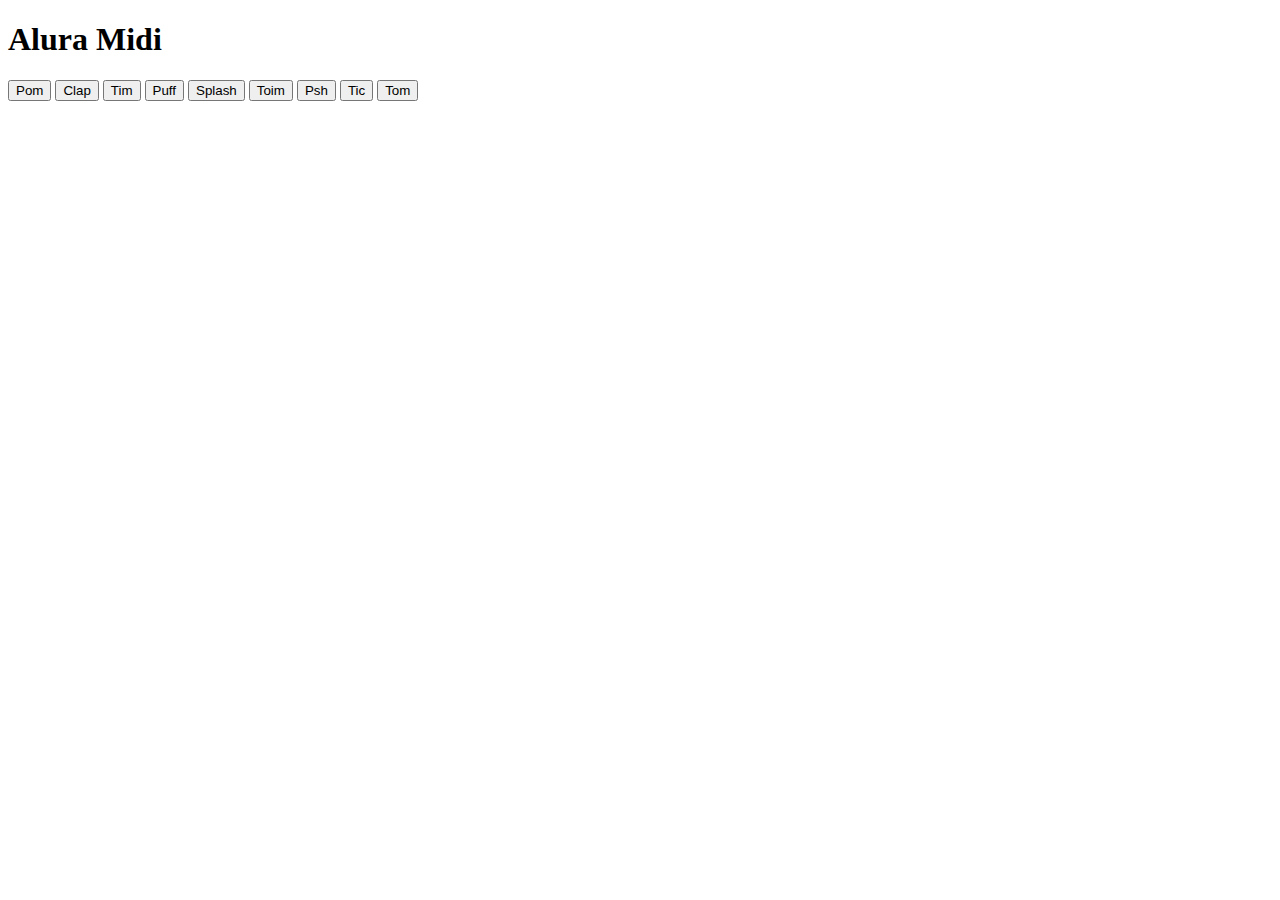
==== index.html @ 6dac05fc "First commit" ====
<!DOCTYPE html>
<html lang="pt-BR">
<head>
    <meta charset="UTF-8">
    <meta http-equiv="X-UA-Compatible" content="IE=edge">
    <meta name="viewport" content="width=device-width, initial-scale=1.0">

    <title>Alura MIDI</title>

    <link rel="preconnect" href="https://fonts.googleapis.com">
    <link rel="preconnect" href="https://fonts.gstatic.com" crossorigin>
    <link href="https://fonts.googleapis.com/css2?family=Montserrat:wght@500;600&display=swap" rel="stylesheet">

    <link rel="icon" type="image/png" href="images/bateria.png">
    <link rel="stylesheet" href="css/reset.css">
    <link rel="stylesheet" href="css/estilos.css">

</head>
<body>

    <h1>Alura Midi</h1>

    <section class="teclado">
        <button class="tecla tecla_pom">Pom</button>
        <button class="tecla tecla_clap">Clap</button>
        <button class="tecla tecla_tim">Tim</button>

        <button class="tecla tecla_puff">Puff</button>
        <button class="tecla tecla_splash">Splash</button>
        <button class="tecla tecla_toim">Toim</button>

        <button class="tecla tecla_psh">Psh</button>
        <button class="tecla tecla_tic">Tic</button>
        <button class="tecla tecla_tom">Tom</button>
    </section>

    <audio src="sounds/keyq.wav" id="som_tecla_pom"></audio>
    <audio src="sounds/keyw.wav" id="som_tecla_clap"></audio>
    <audio src="sounds/keye.wav" id="som_tecla_tim"></audio>
    <audio src="sounds/keya.wav" id="som_tecla_puff"></audio>
    <audio src="sounds/keys.wav" id="som_tecla_splash"></audio>
    <audio src="sounds/keyd.wav" id="som_tecla_toim"></audio>
    <audio src="sounds/keyz.wav" id="som_tecla_psh"></audio>
    <audio src="sounds/keyx.wav" id="som_tecla_tic"></audio>
    <audio src="sounds/keyc.wav" id="som_tecla_tom"></audio>

    <script src="main.js"></script>

</body>
</html>
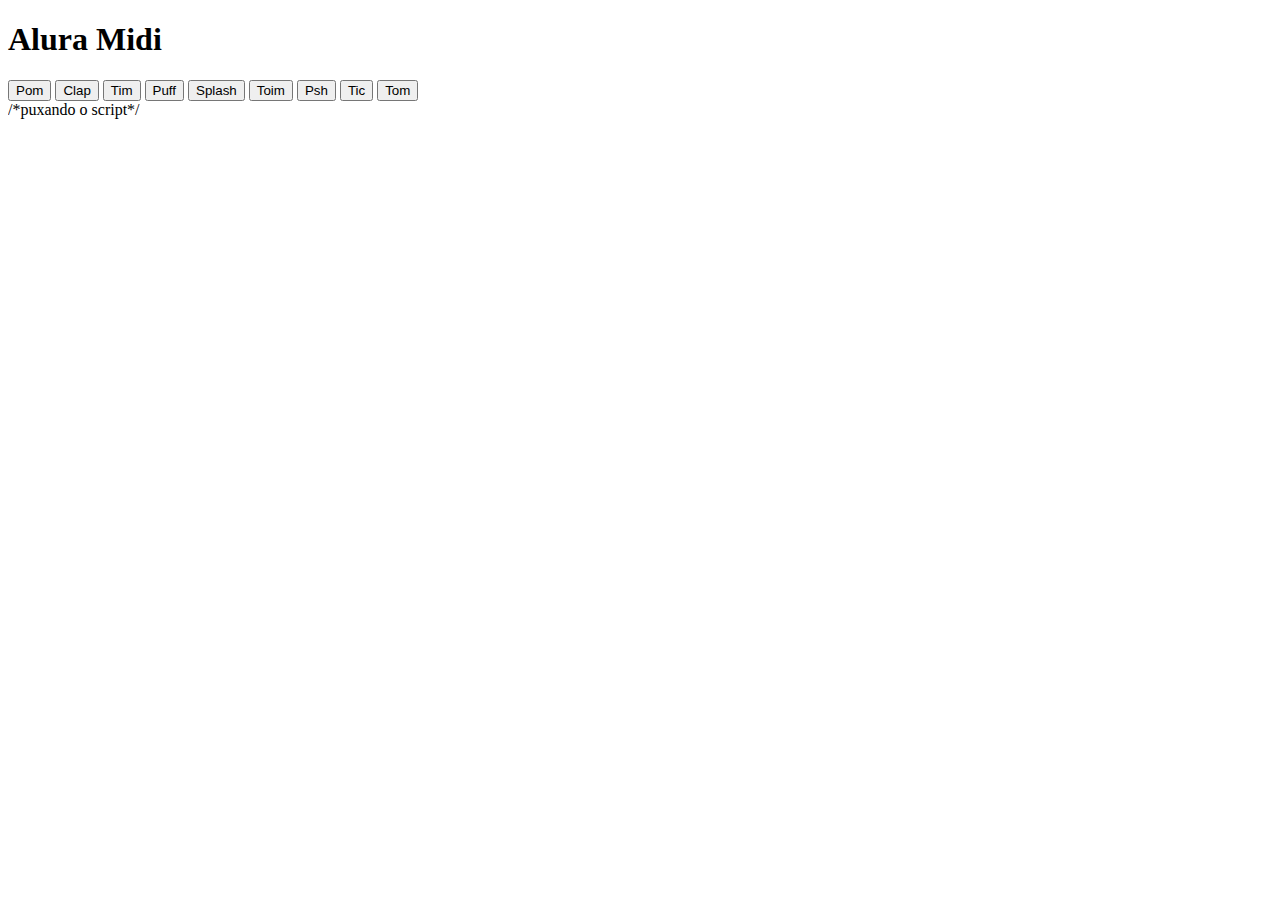
==== commit 478e5341: "teste de submissão de commit via terminal" ====
--- a/index.html
+++ b/index.html
@@ -11,7 +11,7 @@
     <link rel="preconnect" href="https://fonts.gstatic.com" crossorigin>
     <link href="https://fonts.googleapis.com/css2?family=Montserrat:wght@500;600&display=swap" rel="stylesheet">
 
-    <link rel="icon" type="image/png" href="images/bateria.png">
+    <link rel="icon" type="image/png" href="bateria.png">
     <link rel="stylesheet" href="css/reset.css">
     <link rel="stylesheet" href="css/estilos.css">
 
@@ -34,17 +34,17 @@
         <button class="tecla tecla_tom">Tom</button>
     </section>
 
-    <audio src="sounds/keyq.wav" id="som_tecla_pom"></audio>
-    <audio src="sounds/keyw.wav" id="som_tecla_clap"></audio>
-    <audio src="sounds/keye.wav" id="som_tecla_tim"></audio>
-    <audio src="sounds/keya.wav" id="som_tecla_puff"></audio>
-    <audio src="sounds/keys.wav" id="som_tecla_splash"></audio>
-    <audio src="sounds/keyd.wav" id="som_tecla_toim"></audio>
-    <audio src="sounds/keyz.wav" id="som_tecla_psh"></audio>
-    <audio src="sounds/keyx.wav" id="som_tecla_tic"></audio>
-    <audio src="sounds/keyc.wav" id="som_tecla_tom"></audio>
+    <audio src="keyq.wav" id="som_tecla_pom"></audio>
+    <audio src="keyw.wav" id="som_tecla_clap"></audio>
+    <audio src="keye.wav" id="som_tecla_tim"></audio>
+    <audio src="keya.wav" id="som_tecla_puff"></audio>
+    <audio src="keys.wav" id="som_tecla_splash"></audio>
+    <audio src="keyd.wav" id="som_tecla_toim"></audio>
+    <audio src="keyz.wav" id="som_tecla_psh"></audio>
+    <audio src="keyx.wav" id="som_tecla_tic"></audio>
+    <audio src="keyc.wav" id="som_tecla_tom"></audio>
 
-    <script src="main.js"></script>
+    <script src="main.js"></script> /*puxando o script*/
 
 </body>
 </html>
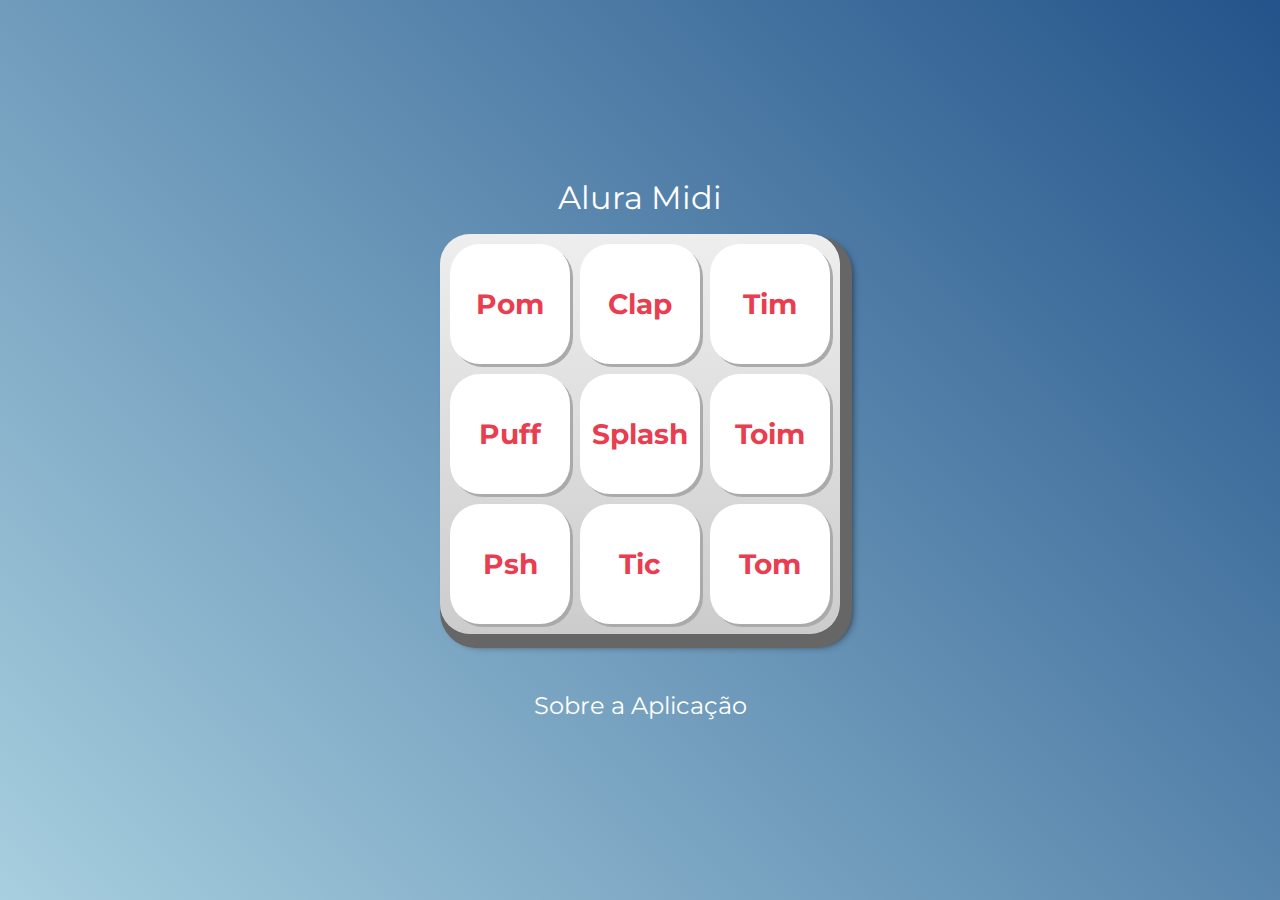
==== commit d17153fc: "atualização index.html, estilo.css e sobre.html" ====
--- a/index.html
+++ b/index.html
@@ -12,8 +12,8 @@
     <link href="https://fonts.googleapis.com/css2?family=Montserrat:wght@500;600&display=swap" rel="stylesheet">
 
     <link rel="icon" type="image/png" href="bateria.png">
-    <link rel="stylesheet" href="css/reset.css">
-    <link rel="stylesheet" href="css/estilos.css">
+    <link rel="stylesheet" href="reset.css">
+    <link rel="stylesheet" href="estilos.css">
 
 </head>
 <body>
@@ -44,7 +44,10 @@
     <audio src="keyx.wav" id="som_tecla_tic"></audio>
     <audio src="keyc.wav" id="som_tecla_tom"></audio>
 
-    <script src="main.js"></script> /*puxando o script*/
+    <script src="main.js"></script> 
 
 </body>
+<footer>
+    <p><a href="sobre.html">Sobre a Aplicação</a></p>
+</footer>
 </html>
--- a/estilos.css
+++ b/estilos.css
@@ -0,0 +1,87 @@
+:root {
+  --cinza: #aaa;
+  --vermelha: #e93d50;
+  --vermelha-escura: #af303f;
+  --branca: #fff;
+  --luz: rgb(229, 255, 0);
+}
+
+body {
+  align-items: center;
+  background: linear-gradient(45deg, #a7cfdf 0%,#23538a 100%);
+  display: flex;
+  justify-content: center;
+  flex-direction: column;
+  font-family: 'Montserrat', sans-serif;
+  min-height: 100vh;
+}
+
+h1 {
+  color: var(--branca);
+  margin-bottom: 20px;
+  font-size: 2rem;
+}
+
+.teclado {
+  background: linear-gradient(to bottom, #eeeeee 0%,#cccccc 100%);
+  box-shadow: 6px 8px 0 6px #666, 10px 10px 10px #000;
+  border-radius: 30px;
+  display: grid;
+  gap: 10px;
+  grid-template-columns: repeat(3, 1fr);
+  padding: 10px;
+}
+
+.tecla {
+  background-color: var(--branca);
+  border-radius: 30px;
+  box-shadow: 3px 3px 0 var(--cinza);
+  color: var(--vermelha);
+  cursor: pointer;
+  height: 120px;
+  font-size: 1.75em;
+  font-weight: bold;
+  line-height: 120px;
+  text-align: center;
+  width: 120px;
+}
+
+.tecla.ativa,
+.tecla:active {
+  background-color: var(--vermelha);
+  border: 4px solid  var(--vermelha);
+  box-shadow: 3px 3px 0 var(--vermelha-escura) inset;
+  color: var(--branca);
+  outline: none;
+}
+
+.tecla.focus,
+.tecla:focus {
+  outline: none;
+  box-shadow: 1px 1px 10px var(--luz);
+}
+
+.tecla.active:focus,
+.tecla:active:focus {
+  box-shadow: 3px 3px 0 var(--vermelha-escura) inset, 1px 1px 10px var(--luz);
+}
+.titulo-pagina-sobre {
+  min-height: 30vh;
+  font-weight: bolder;
+}
+.texto-pagina-sobre {
+  font-size: 1.5em;
+  font-weight: bold;
+  margin-top: -20px;
+}
+a:hover {
+  text-decoration: underline;
+}
+a:active {
+  color:#e93d50;
+}
+footer {
+  color: #fff;
+  font-size: 1.5em;
+  margin-top: 60px;
+}
